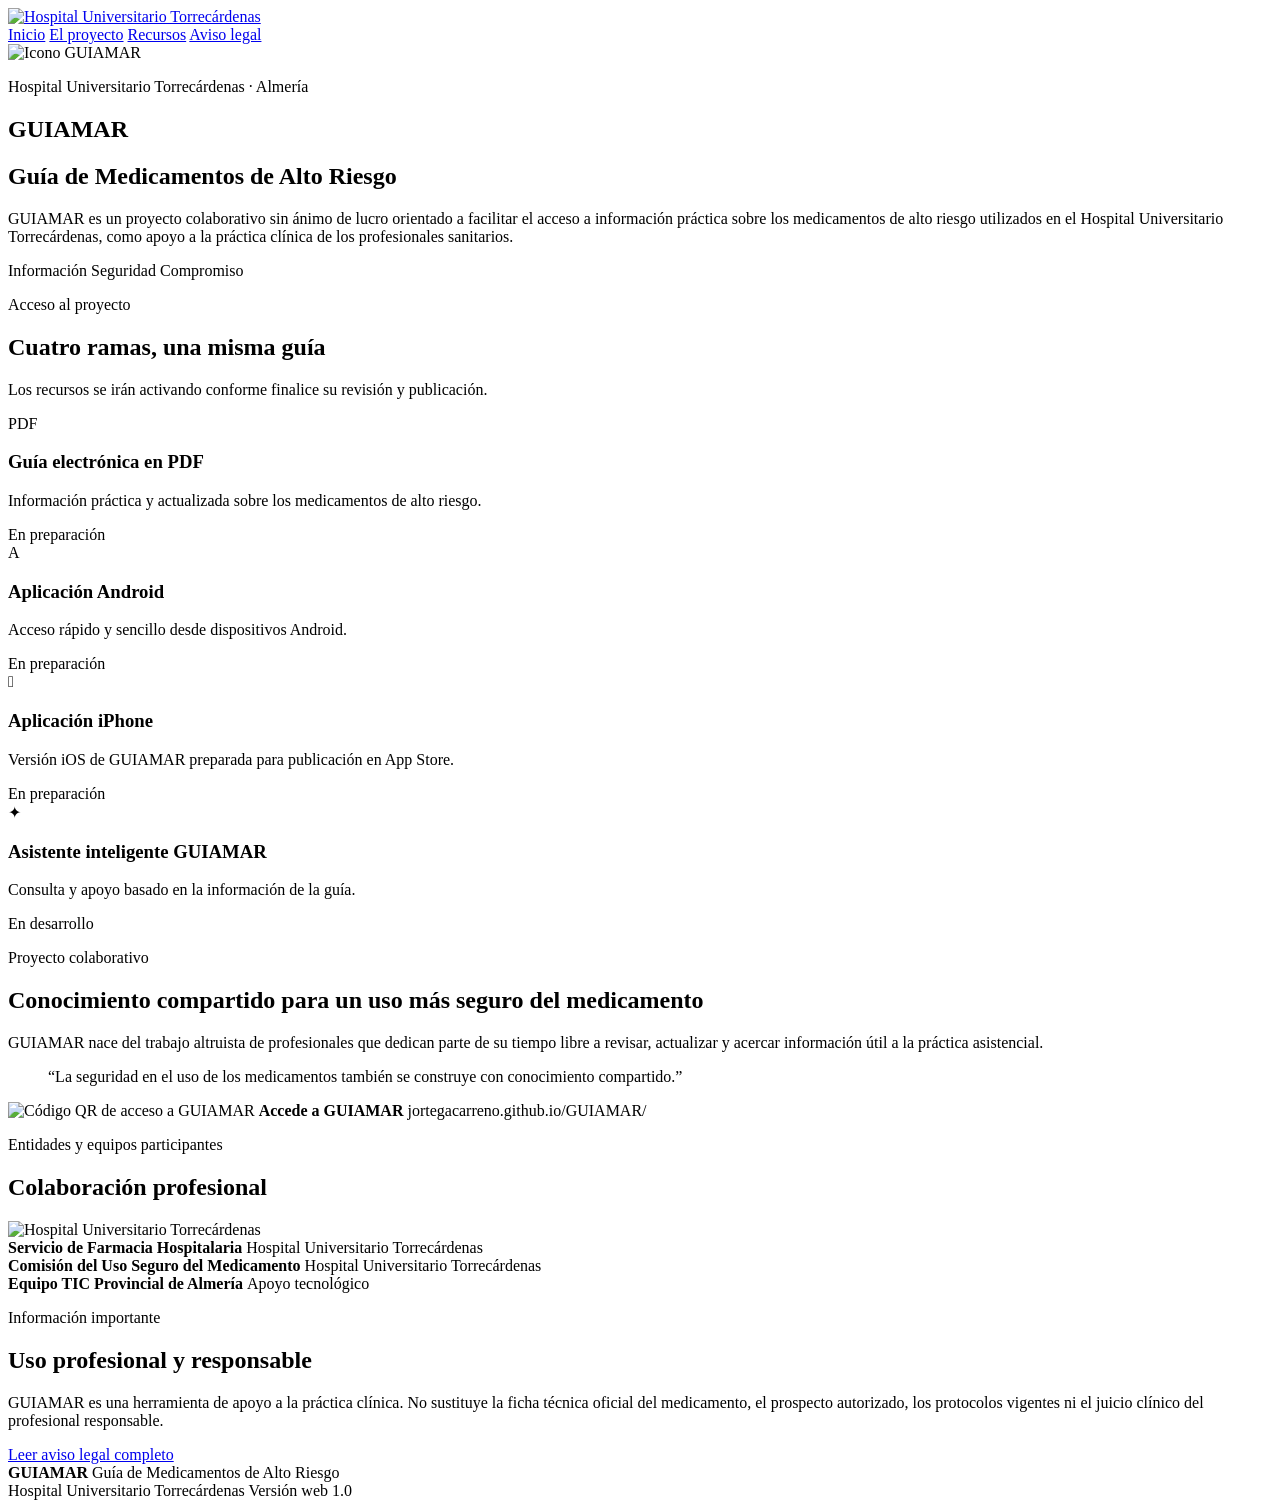
==== index.html @ 300b62af "Add initial index.html for GUIAMAR project Initial commit of the GUIAMAR project website, including " ====
<!doctype html>
<html lang="es">
<head>
  <meta charset="utf-8">
  <meta name="viewport" content="width=device-width, initial-scale=1">

  <meta
    name="description"
    content="GUIAMAR - Guía de Medicamentos de Alto Riesgo del Hospital Universitario Torrecárdenas."
  >

  <title>GUIAMAR · Guía de Medicamentos de Alto Riesgo</title>

  <link rel="icon" href="assets/guiamar-icon.png">
  <link rel="stylesheet" href="style.css">
</head>

<body>

  <header class="site-header">
    <div class="container nav-wrap">

      <a class="brand-mini" href="#inicio" aria-label="Inicio GUIAMAR">
        <img
          src="assets/hut-logo.jpg"
          alt="Hospital Universitario Torrecárdenas"
        >
      </a>

      <nav class="nav" aria-label="Navegación principal">
        <a href="#inicio">Inicio</a>
        <a href="#proyecto">El proyecto</a>
        <a href="#recursos">Recursos</a>
        <a href="aviso-legal.html">Aviso legal</a>
      </nav>

    </div>
  </header>


  <main>

    <!-- PORTADA -->
    <section id="inicio" class="hero">

      <div class="container hero-grid">

        <div class="hero-logo-card">
          <img
            src="assets/guiamar-icon.png"
            alt="Icono GUIAMAR"
          >
        </div>

        <div class="hero-copy">

          <p class="eyebrow">
            Hospital Universitario Torrecárdenas · Almería
          </p>

          <h1>
            GUIA<span>MAR</span>
          </h1>

          <h2>
            Guía de Medicamentos de Alto Riesgo
          </h2>

          <p class="lead">
            GUIAMAR es un proyecto colaborativo sin ánimo de lucro orientado
            a facilitar el acceso a información práctica sobre los medicamentos
            de alto riesgo utilizados en el Hospital Universitario Torrecárdenas,
            como apoyo a la práctica clínica de los profesionales sanitarios.
          </p>

          <div class="hero-tags">
            <span>Información</span>
            <span>Seguridad</span>
            <span>Compromiso</span>
          </div>

        </div>

      </div>

    </section>


    <!-- RECURSOS -->
    <section id="recursos" class="resources">

      <div class="container">

        <div class="section-heading">

          <p class="eyebrow">
            Acceso al proyecto
          </p>

          <h2>
            Cuatro ramas, una misma guía
          </h2>

          <p>
            Los recursos se irán activando conforme finalice su revisión
            y publicación.
          </p>

        </div>


        <div class="resource-grid">

          <!-- PDF -->
          <article class="resource-card">

            <div class="resource-icon pdf">
              PDF
            </div>

            <h3>
              Guía electrónica en PDF
            </h3>

            <p>
              Información práctica y actualizada sobre los medicamentos
              de alto riesgo.
            </p>

            <span class="status status-pending">
              En preparación
            </span>

          </article>


          <!-- ANDROID -->
          <article class="resource-card">

            <div class="resource-icon android">
              A
            </div>

            <h3>
              Aplicación Android
            </h3>

            <p>
              Acceso rápido y sencillo desde dispositivos Android.
            </p>

            <span class="status status-pending">
              En preparación
            </span>

          </article>


          <!-- IPHONE -->
          <article class="resource-card">

            <div class="resource-icon apple">
              
            </div>

            <h3>
              Aplicación iPhone
            </h3>

            <p>
              Versión iOS de GUIAMAR preparada para publicación
              en App Store.
            </p>

            <span class="status status-pending">
              En preparación
            </span>

          </article>


          <!-- ASISTENTE -->
          <article class="resource-card">

            <div class="resource-icon ai">
              ✦
            </div>

            <h3>
              Asistente inteligente GUIAMAR
            </h3>

            <p>
              Consulta y apoyo basado en la información de la guía.
            </p>

            <span class="status status-dev">
              En desarrollo
            </span>

          </article>

        </div>

      </div>

    </section>


    <!-- PROYECTO -->
    <section id="proyecto" class="project">

      <div class="container project-card">

        <div class="project-copy">

          <p class="eyebrow">
            Proyecto colaborativo
          </p>

          <h2>
            Conocimiento compartido para un uso más seguro
            del medicamento
          </h2>

          <p>
            GUIAMAR nace del trabajo altruista de profesionales que dedican
            parte de su tiempo libre a revisar, actualizar y acercar
            información útil a la práctica asistencial.
          </p>

          <blockquote>
            “La seguridad en el uso de los medicamentos también se construye
            con conocimiento compartido.”
          </blockquote>

        </div>


        <div class="project-qr">

          <img
            src="assets/guiamar-qr.png"
            alt="Código QR de acceso a GUIAMAR"
          >

          <strong>
            Accede a GUIAMAR
          </strong>

          <span>
            jortegacarreno.github.io/GUIAMAR/
          </span>

        </div>

      </div>

    </section>


    <!-- COLABORADORES -->
    <section class="collab">

      <div class="container">

        <div class="section-heading compact">

          <p class="eyebrow">
            Entidades y equipos participantes
          </p>

          <h2>
            Colaboración profesional
          </h2>

        </div>


        <div class="collab-grid">

          <div class="collab-logo">

            <img
              src="assets/hut-logo.jpg"
              alt="Hospital Universitario Torrecárdenas"
            >

          </div>


          <div class="collab-item">

            <strong>
              Servicio de Farmacia Hospitalaria
            </strong>

            <span>
              Hospital Universitario Torrecárdenas
            </span>

          </div>


          <div class="collab-item">

            <strong>
              Comisión del Uso Seguro del Medicamento
            </strong>

            <span>
              Hospital Universitario Torrecárdenas
            </span>

          </div>


          <div class="collab-item">

            <strong>
              Equipo TIC Provincial de Almería
            </strong>

            <span>
              Apoyo tecnológico
            </span>

          </div>

        </div>

      </div>

    </section>


    <!-- AVISO -->
    <section class="notice">

      <div class="container notice-card">

        <div>

          <p class="eyebrow">
            Información importante
          </p>

          <h2>
            Uso profesional y responsable
          </h2>

          <p>
            GUIAMAR es una herramienta de apoyo a la práctica clínica.
            No sustituye la ficha técnica oficial del medicamento,
            el prospecto autorizado, los protocolos vigentes ni
            el juicio clínico del profesional responsable.
          </p>

        </div>


        <a
          class="button"
          href="aviso-legal.html"
        >
          Leer aviso legal completo
        </a>

      </div>

    </section>

  </main>


  <footer class="site-footer">

    <div class="container footer-grid">

      <div>

        <strong>
          GUIAMAR
        </strong>

        <span>
          Guía de Medicamentos de Alto Riesgo
        </span>

      </div>


      <div class="footer-right">

        <span>
          Hospital Universitario Torrecárdenas
        </span>

        <span>
          Versión web 1.0
        </span>

      </div>

    </div>

  </footer>

</body>
</html>
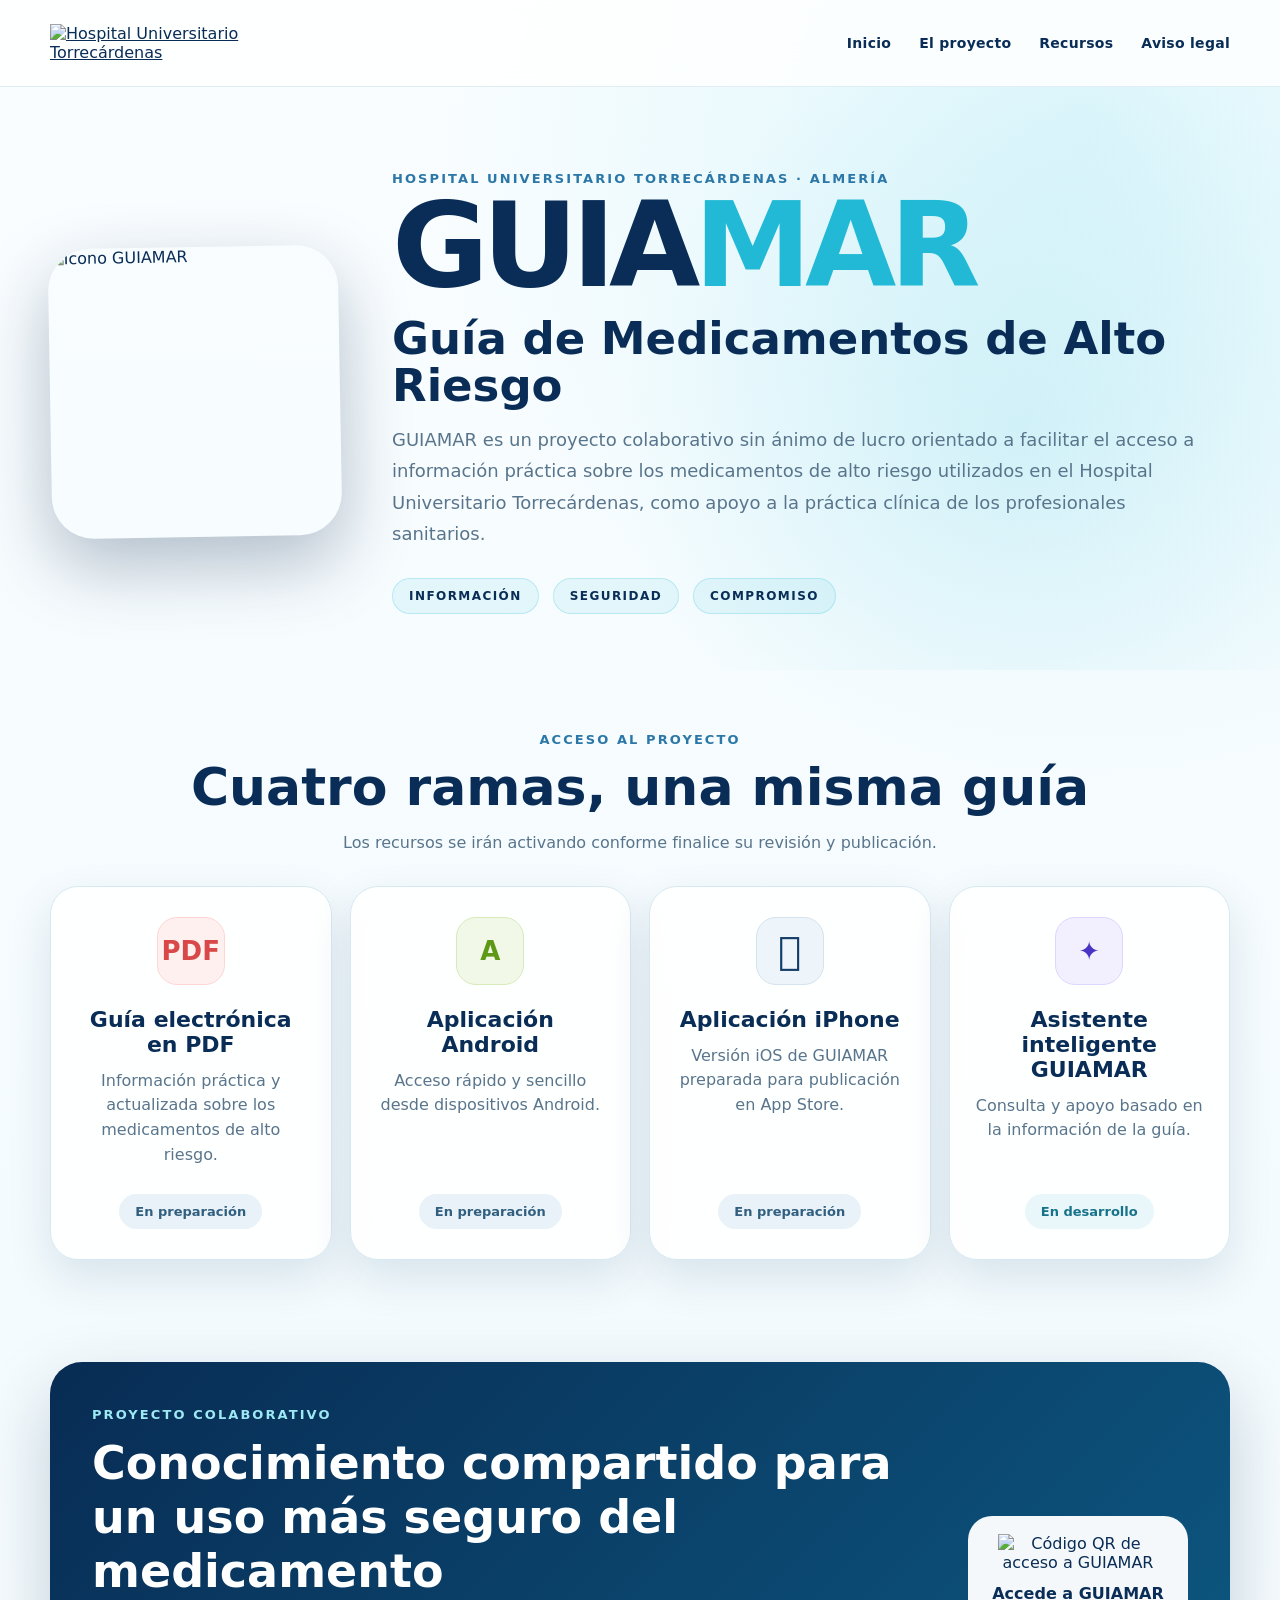
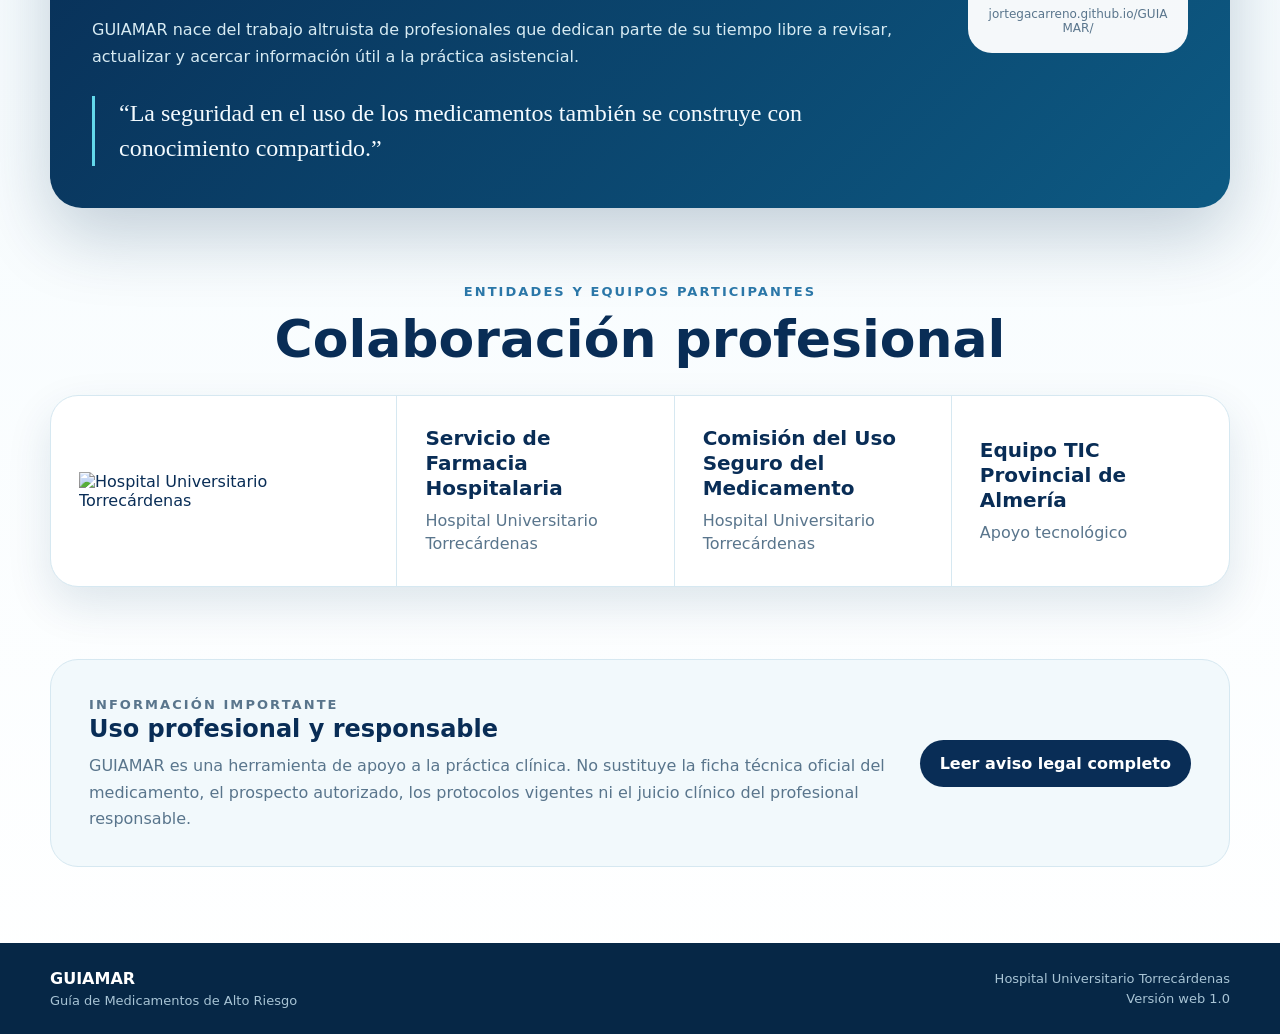
==== commit c1de070c: "Add files via upload" ====
--- a/index.html
+++ b/index.html
@@ -3,408 +3,73 @@
 <head>
   <meta charset="utf-8">
   <meta name="viewport" content="width=device-width, initial-scale=1">
-
-  <meta
-    name="description"
-    content="GUIAMAR - Guía de Medicamentos de Alto Riesgo del Hospital Universitario Torrecárdenas."
-  >
-
+  <meta name="description" content="GUIAMAR - Guía de Medicamentos de Alto Riesgo del Hospital Universitario Torrecárdenas.">
   <title>GUIAMAR · Guía de Medicamentos de Alto Riesgo</title>
-
   <link rel="icon" href="assets/guiamar-icon.png">
   <link rel="stylesheet" href="style.css">
 </head>
-
 <body>
-
   <header class="site-header">
     <div class="container nav-wrap">
-
       <a class="brand-mini" href="#inicio" aria-label="Inicio GUIAMAR">
-        <img
-          src="assets/hut-logo.jpg"
-          alt="Hospital Universitario Torrecárdenas"
-        >
+        <img src="assets/hut-logo.jpg" alt="Hospital Universitario Torrecárdenas">
       </a>
-
       <nav class="nav" aria-label="Navegación principal">
-        <a href="#inicio">Inicio</a>
-        <a href="#proyecto">El proyecto</a>
-        <a href="#recursos">Recursos</a>
-        <a href="aviso-legal.html">Aviso legal</a>
+        <a href="#inicio">Inicio</a><a href="#proyecto">El proyecto</a><a href="#recursos">Recursos</a><a href="aviso-legal.html">Aviso legal</a>
       </nav>
-
     </div>
   </header>
 
-
   <main>
-
-    <!-- PORTADA -->
     <section id="inicio" class="hero">
-
       <div class="container hero-grid">
-
-        <div class="hero-logo-card">
-          <img
-            src="assets/guiamar-icon.png"
-            alt="Icono GUIAMAR"
-          >
+        <div class="hero-logo-card"><img src="assets/guiamar-icon.png" alt="Icono GUIAMAR"></div>
+        <div class="hero-copy">
+          <p class="eyebrow">Hospital Universitario Torrecárdenas · Almería</p>
+          <h1>GUIA<span>MAR</span></h1>
+          <h2>Guía de Medicamentos de Alto Riesgo</h2>
+          <p class="lead">GUIAMAR es un proyecto colaborativo sin ánimo de lucro orientado a facilitar el acceso a información práctica sobre los medicamentos de alto riesgo utilizados en el Hospital Universitario Torrecárdenas, como apoyo a la práctica clínica de los profesionales sanitarios.</p>
+          <div class="hero-tags"><span>Información</span><span>Seguridad</span><span>Compromiso</span></div>
         </div>
-
-        <div class="hero-copy">
-
-          <p class="eyebrow">
-            Hospital Universitario Torrecárdenas · Almería
-          </p>
-
-          <h1>
-            GUIA<span>MAR</span>
-          </h1>
-
-          <h2>
-            Guía de Medicamentos de Alto Riesgo
-          </h2>
-
-          <p class="lead">
-            GUIAMAR es un proyecto colaborativo sin ánimo de lucro orientado
-            a facilitar el acceso a información práctica sobre los medicamentos
-            de alto riesgo utilizados en el Hospital Universitario Torrecárdenas,
-            como apoyo a la práctica clínica de los profesionales sanitarios.
-          </p>
-
-          <div class="hero-tags">
-            <span>Información</span>
-            <span>Seguridad</span>
-            <span>Compromiso</span>
-          </div>
-
-        </div>
-
       </div>
-
     </section>
 
-
-    <!-- RECURSOS -->
     <section id="recursos" class="resources">
-
       <div class="container">
-
-        <div class="section-heading">
-
-          <p class="eyebrow">
-            Acceso al proyecto
-          </p>
-
-          <h2>
-            Cuatro ramas, una misma guía
-          </h2>
-
-          <p>
-            Los recursos se irán activando conforme finalice su revisión
-            y publicación.
-          </p>
-
+        <div class="section-heading"><p class="eyebrow">Acceso al proyecto</p><h2>Cuatro ramas, una misma guía</h2><p>Los recursos se irán activando conforme finalice su revisión y publicación.</p></div>
+        <div class="resource-grid">
+          <article class="resource-card"><div class="resource-icon pdf">PDF</div><h3>Guía electrónica en PDF</h3><p>Información práctica y actualizada sobre los medicamentos de alto riesgo.</p><span class="status status-pending">En preparación</span></article>
+          <article class="resource-card"><div class="resource-icon android">A</div><h3>Aplicación Android</h3><p>Acceso rápido y sencillo desde dispositivos Android.</p><span class="status status-pending">En preparación</span></article>
+          <article class="resource-card"><div class="resource-icon apple"></div><h3>Aplicación iPhone</h3><p>Versión iOS de GUIAMAR preparada para publicación en App Store.</p><span class="status status-pending">En preparación</span></article>
+          <article class="resource-card"><div class="resource-icon ai">✦</div><h3>Asistente inteligente GUIAMAR</h3><p>Consulta y apoyo basado en la información de la guía.</p><span class="status status-dev">En desarrollo</span></article>
         </div>
-
-
-        <div class="resource-grid">
-
-          <!-- PDF -->
-          <article class="resource-card">
-
-            <div class="resource-icon pdf">
-              PDF
-            </div>
-
-            <h3>
-              Guía electrónica en PDF
-            </h3>
-
-            <p>
-              Información práctica y actualizada sobre los medicamentos
-              de alto riesgo.
-            </p>
-
-            <span class="status status-pending">
-              En preparación
-            </span>
-
-          </article>
-
-
-          <!-- ANDROID -->
-          <article class="resource-card">
-
-            <div class="resource-icon android">
-              A
-            </div>
-
-            <h3>
-              Aplicación Android
-            </h3>
-
-            <p>
-              Acceso rápido y sencillo desde dispositivos Android.
-            </p>
-
-            <span class="status status-pending">
-              En preparación
-            </span>
-
-          </article>
-
-
-          <!-- IPHONE -->
-          <article class="resource-card">
-
-            <div class="resource-icon apple">
-              
-            </div>
-
-            <h3>
-              Aplicación iPhone
-            </h3>
-
-            <p>
-              Versión iOS de GUIAMAR preparada para publicación
-              en App Store.
-            </p>
-
-            <span class="status status-pending">
-              En preparación
-            </span>
-
-          </article>
-
-
-          <!-- ASISTENTE -->
-          <article class="resource-card">
-
-            <div class="resource-icon ai">
-              ✦
-            </div>
-
-            <h3>
-              Asistente inteligente GUIAMAR
-            </h3>
-
-            <p>
-              Consulta y apoyo basado en la información de la guía.
-            </p>
-
-            <span class="status status-dev">
-              En desarrollo
-            </span>
-
-          </article>
-
-        </div>
-
       </div>
-
     </section>
 
-
-    <!-- PROYECTO -->
     <section id="proyecto" class="project">
-
       <div class="container project-card">
-
-        <div class="project-copy">
-
-          <p class="eyebrow">
-            Proyecto colaborativo
-          </p>
-
-          <h2>
-            Conocimiento compartido para un uso más seguro
-            del medicamento
-          </h2>
-
-          <p>
-            GUIAMAR nace del trabajo altruista de profesionales que dedican
-            parte de su tiempo libre a revisar, actualizar y acercar
-            información útil a la práctica asistencial.
-          </p>
-
-          <blockquote>
-            “La seguridad en el uso de los medicamentos también se construye
-            con conocimiento compartido.”
-          </blockquote>
-
-        </div>
-
-
-        <div class="project-qr">
-
-          <img
-            src="assets/guiamar-qr.png"
-            alt="Código QR de acceso a GUIAMAR"
-          >
-
-          <strong>
-            Accede a GUIAMAR
-          </strong>
-
-          <span>
-            jortegacarreno.github.io/GUIAMAR/
-          </span>
-
-        </div>
-
+        <div class="project-copy"><p class="eyebrow">Proyecto colaborativo</p><h2>Conocimiento compartido para un uso más seguro del medicamento</h2><p>GUIAMAR nace del trabajo altruista de profesionales que dedican parte de su tiempo libre a revisar, actualizar y acercar información útil a la práctica asistencial.</p><blockquote>“La seguridad en el uso de los medicamentos también se construye con conocimiento compartido.”</blockquote></div>
+        <div class="project-qr"><img src="assets/guiamar-qr.png" alt="Código QR de acceso a GUIAMAR"><strong>Accede a GUIAMAR</strong><span>jortegacarreno.github.io/GUIAMAR/</span></div>
       </div>
-
     </section>
 
-
-    <!-- COLABORADORES -->
     <section class="collab">
-
       <div class="container">
-
-        <div class="section-heading compact">
-
-          <p class="eyebrow">
-            Entidades y equipos participantes
-          </p>
-
-          <h2>
-            Colaboración profesional
-          </h2>
-
+        <div class="section-heading compact"><p class="eyebrow">Entidades y equipos participantes</p><h2>Colaboración profesional</h2></div>
+        <div class="collab-grid">
+          <div class="collab-logo"><img src="assets/hut-logo.jpg" alt="Hospital Universitario Torrecárdenas"></div>
+          <div class="collab-item"><strong>Servicio de Farmacia Hospitalaria</strong><span>Hospital Universitario Torrecárdenas</span></div>
+          <div class="collab-item"><strong>Comisión del Uso Seguro del Medicamento</strong><span>Hospital Universitario Torrecárdenas</span></div>
+          <div class="collab-item"><strong>Equipo TIC Provincial de Almería</strong><span>Apoyo tecnológico</span></div>
         </div>
-
-
-        <div class="collab-grid">
-
-          <div class="collab-logo">
-
-            <img
-              src="assets/hut-logo.jpg"
-              alt="Hospital Universitario Torrecárdenas"
-            >
-
-          </div>
-
-
-          <div class="collab-item">
-
-            <strong>
-              Servicio de Farmacia Hospitalaria
-            </strong>
-
-            <span>
-              Hospital Universitario Torrecárdenas
-            </span>
-
-          </div>
-
-
-          <div class="collab-item">
-
-            <strong>
-              Comisión del Uso Seguro del Medicamento
-            </strong>
-
-            <span>
-              Hospital Universitario Torrecárdenas
-            </span>
-
-          </div>
-
-
-          <div class="collab-item">
-
-            <strong>
-              Equipo TIC Provincial de Almería
-            </strong>
-
-            <span>
-              Apoyo tecnológico
-            </span>
-
-          </div>
-
-        </div>
-
       </div>
-
     </section>
 
-
-    <!-- AVISO -->
     <section class="notice">
-
-      <div class="container notice-card">
-
-        <div>
-
-          <p class="eyebrow">
-            Información importante
-          </p>
-
-          <h2>
-            Uso profesional y responsable
-          </h2>
-
-          <p>
-            GUIAMAR es una herramienta de apoyo a la práctica clínica.
-            No sustituye la ficha técnica oficial del medicamento,
-            el prospecto autorizado, los protocolos vigentes ni
-            el juicio clínico del profesional responsable.
-          </p>
-
-        </div>
-
-
-        <a
-          class="button"
-          href="aviso-legal.html"
-        >
-          Leer aviso legal completo
-        </a>
-
-      </div>
-
+      <div class="container notice-card"><div><p class="eyebrow">Información importante</p><h2>Uso profesional y responsable</h2><p>GUIAMAR es una herramienta de apoyo a la práctica clínica. No sustituye la ficha técnica oficial del medicamento, el prospecto autorizado, los protocolos vigentes ni el juicio clínico del profesional responsable.</p></div><a class="button" href="aviso-legal.html">Leer aviso legal completo</a></div>
     </section>
-
   </main>
 
-
-  <footer class="site-footer">
-
-    <div class="container footer-grid">
-
-      <div>
-
-        <strong>
-          GUIAMAR
-        </strong>
-
-        <span>
-          Guía de Medicamentos de Alto Riesgo
-        </span>
-
-      </div>
-
-
-      <div class="footer-right">
-
-        <span>
-          Hospital Universitario Torrecárdenas
-        </span>
-
-        <span>
-          Versión web 1.0
-        </span>
-
-      </div>
-
-    </div>
-
-  </footer>
-
+  <footer class="site-footer"><div class="container footer-grid"><div><strong>GUIAMAR</strong><span>Guía de Medicamentos de Alto Riesgo</span></div><div class="footer-right"><span>Hospital Universitario Torrecárdenas</span><span>Versión web 1.0</span></div></div></footer>
 </body>
 </html>
--- a/style.css
+++ b/style.css
@@ -0,0 +1,574 @@
+:root {
+  --ink: #092d56;
+  --ink-2: #164f7d;
+  --accent: #21b9d5;
+  --accent-2: #63d8eb;
+  --soft: #eef7fb;
+  --line: #d6e8f1;
+  --muted: #59758c;
+  --white: #ffffff;
+  --shadow: 0 18px 45px rgba(12, 56, 95, 0.12);
+  --radius: 28px;
+}
+
+* {
+  box-sizing: border-box;
+}
+
+html {
+  scroll-behavior: smooth;
+}
+
+body {
+  margin: 0;
+  font-family: Inter, ui-sans-serif, system-ui, -apple-system, BlinkMacSystemFont, "Segoe UI", sans-serif;
+  color: var(--ink);
+  background:
+    radial-gradient(circle at 85% 5%, rgba(99, 216, 235, 0.18), transparent 24%),
+    linear-gradient(180deg, #f9fdff 0%, #f4fbfe 50%, #ffffff 100%);
+}
+
+img {
+  max-width: 100%;
+  display: block;
+}
+
+a {
+  color: inherit;
+}
+
+.container {
+  width: min(1180px, calc(100% - 40px));
+  margin: 0 auto;
+}
+
+/* CABECERA */
+
+.site-header {
+  position: sticky;
+  top: 0;
+  z-index: 20;
+  backdrop-filter: blur(18px);
+  background: rgba(255, 255, 255, 0.82);
+  border-bottom: 1px solid rgba(214, 232, 241, 0.75);
+}
+
+.nav-wrap {
+  display: flex;
+  align-items: center;
+  justify-content: space-between;
+  min-height: 86px;
+  gap: 28px;
+}
+
+.brand-mini img {
+  width: 245px;
+  max-height: 70px;
+  object-fit: contain;
+}
+
+.nav {
+  display: flex;
+  gap: 28px;
+  font-size: 14px;
+  font-weight: 700;
+  letter-spacing: 0.02em;
+}
+
+.nav a {
+  text-decoration: none;
+  position: relative;
+}
+
+.nav a::after {
+  content: "";
+  position: absolute;
+  left: 0;
+  right: 100%;
+  bottom: -7px;
+  height: 2px;
+  background: var(--accent);
+  transition: 0.25s ease;
+}
+
+.nav a:hover::after {
+  right: 0;
+}
+
+/* HERO */
+
+.hero {
+  position: relative;
+  overflow: hidden;
+  padding: 84px 0 56px;
+}
+
+.hero::after {
+  content: "";
+  position: absolute;
+  right: -12vw;
+  bottom: -180px;
+  width: 65vw;
+  height: 65vw;
+  border-radius: 50%;
+  background: radial-gradient(circle, rgba(33, 185, 213, 0.12) 0%, rgba(33, 185, 213, 0) 68%);
+}
+
+.hero-grid {
+  position: relative;
+  z-index: 2;
+  display: grid;
+  grid-template-columns: 290px 1fr;
+  gap: 52px;
+  align-items: center;
+}
+
+.hero-logo-card {
+  border-radius: 42px;
+  overflow: hidden;
+  box-shadow: 0 28px 70px rgba(2, 33, 70, 0.28);
+  transform: rotate(-1deg);
+}
+
+.hero-logo-card img {
+  aspect-ratio: 1 / 1;
+  object-fit: cover;
+}
+
+.eyebrow {
+  margin: 0 0 10px;
+  color: #2b77a8;
+  font-size: 13px;
+  font-weight: 800;
+  text-transform: uppercase;
+  letter-spacing: 0.16em;
+}
+
+.hero h1 {
+  margin: 0;
+  font-size: clamp(64px, 10vw, 118px);
+  line-height: 0.84;
+  letter-spacing: -0.055em;
+  color: var(--ink);
+}
+
+.hero h1 span {
+  color: var(--accent);
+}
+
+.hero h2 {
+  margin: 20px 0 14px;
+  font-size: clamp(28px, 4vw, 45px);
+  line-height: 1.05;
+}
+
+.lead {
+  max-width: 830px;
+  margin: 0;
+  color: var(--muted);
+  font-size: 18px;
+  line-height: 1.75;
+}
+
+.hero-tags {
+  display: flex;
+  gap: 14px;
+  flex-wrap: wrap;
+  margin-top: 28px;
+}
+
+.hero-tags span {
+  padding: 10px 16px;
+  border-radius: 999px;
+  background: rgba(33, 185, 213, 0.09);
+  border: 1px solid rgba(33, 185, 213, 0.22);
+  font-size: 12px;
+  font-weight: 800;
+  letter-spacing: 0.12em;
+  text-transform: uppercase;
+}
+
+/* RECURSOS */
+
+.resources {
+  padding: 62px 0 72px;
+}
+
+.section-heading {
+  text-align: center;
+  margin-bottom: 34px;
+}
+
+.section-heading h2 {
+  margin: 0;
+  font-size: clamp(32px, 5vw, 52px);
+}
+
+.section-heading p:last-child {
+  color: var(--muted);
+}
+
+.section-heading.compact {
+  margin-bottom: 26px;
+}
+
+.resource-grid {
+  display: grid;
+  grid-template-columns: repeat(4, 1fr);
+  gap: 18px;
+}
+
+.resource-card {
+  min-height: 340px;
+  padding: 30px 24px;
+  display: flex;
+  flex-direction: column;
+  align-items: center;
+  text-align: center;
+  background: rgba(255, 255, 255, 0.9);
+  border: 1px solid var(--line);
+  border-radius: var(--radius);
+  box-shadow: var(--shadow);
+  transition: transform 0.25s ease, box-shadow 0.25s ease;
+}
+
+.resource-card:hover {
+  transform: translateY(-6px);
+  box-shadow: 0 24px 58px rgba(12, 56, 95, 0.16);
+}
+
+.resource-icon {
+  width: 68px;
+  height: 68px;
+  display: grid;
+  place-items: center;
+  border-radius: 20px;
+  margin-bottom: 22px;
+  font-weight: 900;
+  font-size: 26px;
+}
+
+.resource-icon.pdf {
+  color: #d94848;
+  background: #fff0f0;
+  border: 1px solid #ffd5d5;
+}
+
+.resource-icon.android {
+  color: #5d9816;
+  background: #f1f8e8;
+  border: 1px solid #d7eab9;
+}
+
+.resource-icon.apple {
+  color: #113b68;
+  background: #edf4fa;
+  border: 1px solid #d5e3ef;
+  font-size: 38px;
+}
+
+.resource-icon.ai {
+  color: #4935c5;
+  background: #f2efff;
+  border: 1px solid #ddd6ff;
+}
+
+.resource-card h3 {
+  margin: 0 0 12px;
+  font-size: 22px;
+}
+
+.resource-card p {
+  color: var(--muted);
+  line-height: 1.55;
+  margin: 0 0 26px;
+}
+
+.status {
+  margin-top: auto;
+  padding: 10px 16px;
+  border-radius: 999px;
+  font-size: 13px;
+  font-weight: 800;
+}
+
+.status-pending {
+  background: #e9f2f8;
+  color: #315f7f;
+}
+
+.status-dev {
+  background: #e9f7fb;
+  color: #17728a;
+}
+
+/* PROYECTO */
+
+.project {
+  padding: 30px 0 76px;
+}
+
+.project-card {
+  display: grid;
+  grid-template-columns: 1fr 220px;
+  gap: 42px;
+  align-items: center;
+  padding: 42px;
+  border-radius: 32px;
+  background: linear-gradient(135deg, #082c54, #0d5a83);
+  color: white;
+  box-shadow: 0 28px 70px rgba(6, 45, 80, 0.22);
+}
+
+.project-card .eyebrow {
+  color: #9ce9f4;
+}
+
+.project-card h2 {
+  margin: 0 0 18px;
+  font-size: clamp(30px, 4vw, 46px);
+}
+
+.project-card p {
+  color: #d7ebf3;
+  line-height: 1.7;
+}
+
+blockquote {
+  margin: 26px 0 0;
+  padding-left: 24px;
+  border-left: 3px solid var(--accent-2);
+  font-family: Georgia, serif;
+  font-size: 24px;
+  line-height: 1.45;
+  color: #f4fbff;
+}
+
+.project-qr {
+  padding: 18px;
+  border-radius: 24px;
+  background: rgba(255, 255, 255, 0.96);
+  color: var(--ink);
+  text-align: center;
+}
+
+.project-qr img {
+  width: 160px;
+  margin: 0 auto 12px;
+}
+
+.project-qr strong,
+.project-qr span {
+  display: block;
+}
+
+.project-qr span {
+  margin-top: 4px;
+  color: var(--muted);
+  font-size: 12px;
+  word-break: break-all;
+}
+
+/* COLABORADORES */
+
+.collab {
+  padding: 0 0 72px;
+}
+
+.collab-grid {
+  display: grid;
+  grid-template-columns: 1.25fr repeat(3, 1fr);
+  border-radius: 28px;
+  overflow: hidden;
+  border: 1px solid var(--line);
+  background: white;
+  box-shadow: var(--shadow);
+}
+
+.collab-logo,
+.collab-item {
+  min-height: 190px;
+  display: flex;
+  flex-direction: column;
+  justify-content: center;
+  padding: 28px;
+  border-right: 1px solid var(--line);
+}
+
+.collab-logo img {
+  max-height: 120px;
+  object-fit: contain;
+}
+
+.collab-item:last-child {
+  border-right: none;
+}
+
+.collab-item strong {
+  font-size: 20px;
+  line-height: 1.25;
+}
+
+.collab-item span {
+  margin-top: 8px;
+  color: var(--muted);
+  line-height: 1.45;
+}
+
+/* AVISO */
+
+.notice {
+  padding: 0 0 76px;
+}
+
+.notice-card {
+  display: flex;
+  align-items: center;
+  justify-content: space-between;
+  gap: 30px;
+  padding: 34px 38px;
+  border-radius: 28px;
+  background: #f2f9fc;
+  border: 1px solid var(--line);
+}
+
+.notice-card h2 {
+  margin: 0 0 10px;
+}
+
+.notice-card p {
+  margin: 0;
+  color: var(--muted);
+  line-height: 1.65;
+  max-width: 800px;
+}
+
+.button {
+  flex: 0 0 auto;
+  padding: 14px 20px;
+  border-radius: 999px;
+  background: var(--ink);
+  color: white;
+  text-decoration: none;
+  font-weight: 800;
+}
+
+/* PIE */
+
+.site-footer {
+  background: #062746;
+  color: white;
+  padding: 26px 0;
+}
+
+.footer-grid {
+  display: flex;
+  justify-content: space-between;
+  gap: 22px;
+  align-items: center;
+}
+
+.footer-grid > div {
+  display: flex;
+  flex-direction: column;
+  gap: 5px;
+}
+
+.footer-grid span {
+  color: #a8c4d5;
+  font-size: 13px;
+}
+
+.footer-right {
+  text-align: right;
+}
+
+/* TABLET */
+
+@media (max-width: 980px) {
+  .hero-grid {
+    grid-template-columns: 210px 1fr;
+    gap: 34px;
+  }
+
+  .resource-grid {
+    grid-template-columns: repeat(2, 1fr);
+  }
+
+  .collab-grid {
+    grid-template-columns: repeat(2, 1fr);
+  }
+
+  .collab-logo,
+  .collab-item {
+    border-bottom: 1px solid var(--line);
+  }
+}
+
+/* MÓVIL */
+
+@media (max-width: 720px) {
+  .nav-wrap {
+    min-height: 74px;
+  }
+
+  .brand-mini img {
+    width: 185px;
+  }
+
+  .nav {
+    display: none;
+  }
+
+  .hero {
+    padding-top: 46px;
+  }
+
+  .hero-grid {
+    grid-template-columns: 1fr;
+  }
+
+  .hero-logo-card {
+    width: 180px;
+  }
+
+  .hero h1 {
+    font-size: clamp(64px, 18vw, 92px);
+  }
+
+  .resource-grid {
+    grid-template-columns: 1fr;
+  }
+
+  .project-card {
+    grid-template-columns: 1fr;
+    padding: 28px;
+  }
+
+  .project-qr {
+    max-width: 220px;
+  }
+
+  .collab-grid {
+    grid-template-columns: 1fr;
+  }
+
+  .collab-logo,
+  .collab-item {
+    border-right: 0;
+  }
+
+  .notice-card {
+    flex-direction: column;
+    align-items: flex-start;
+  }
+
+  .footer-grid {
+    flex-direction: column;
+    align-items: flex-start;
+  }
+
+  .footer-right {
+    text-align: left;
+  }
+}
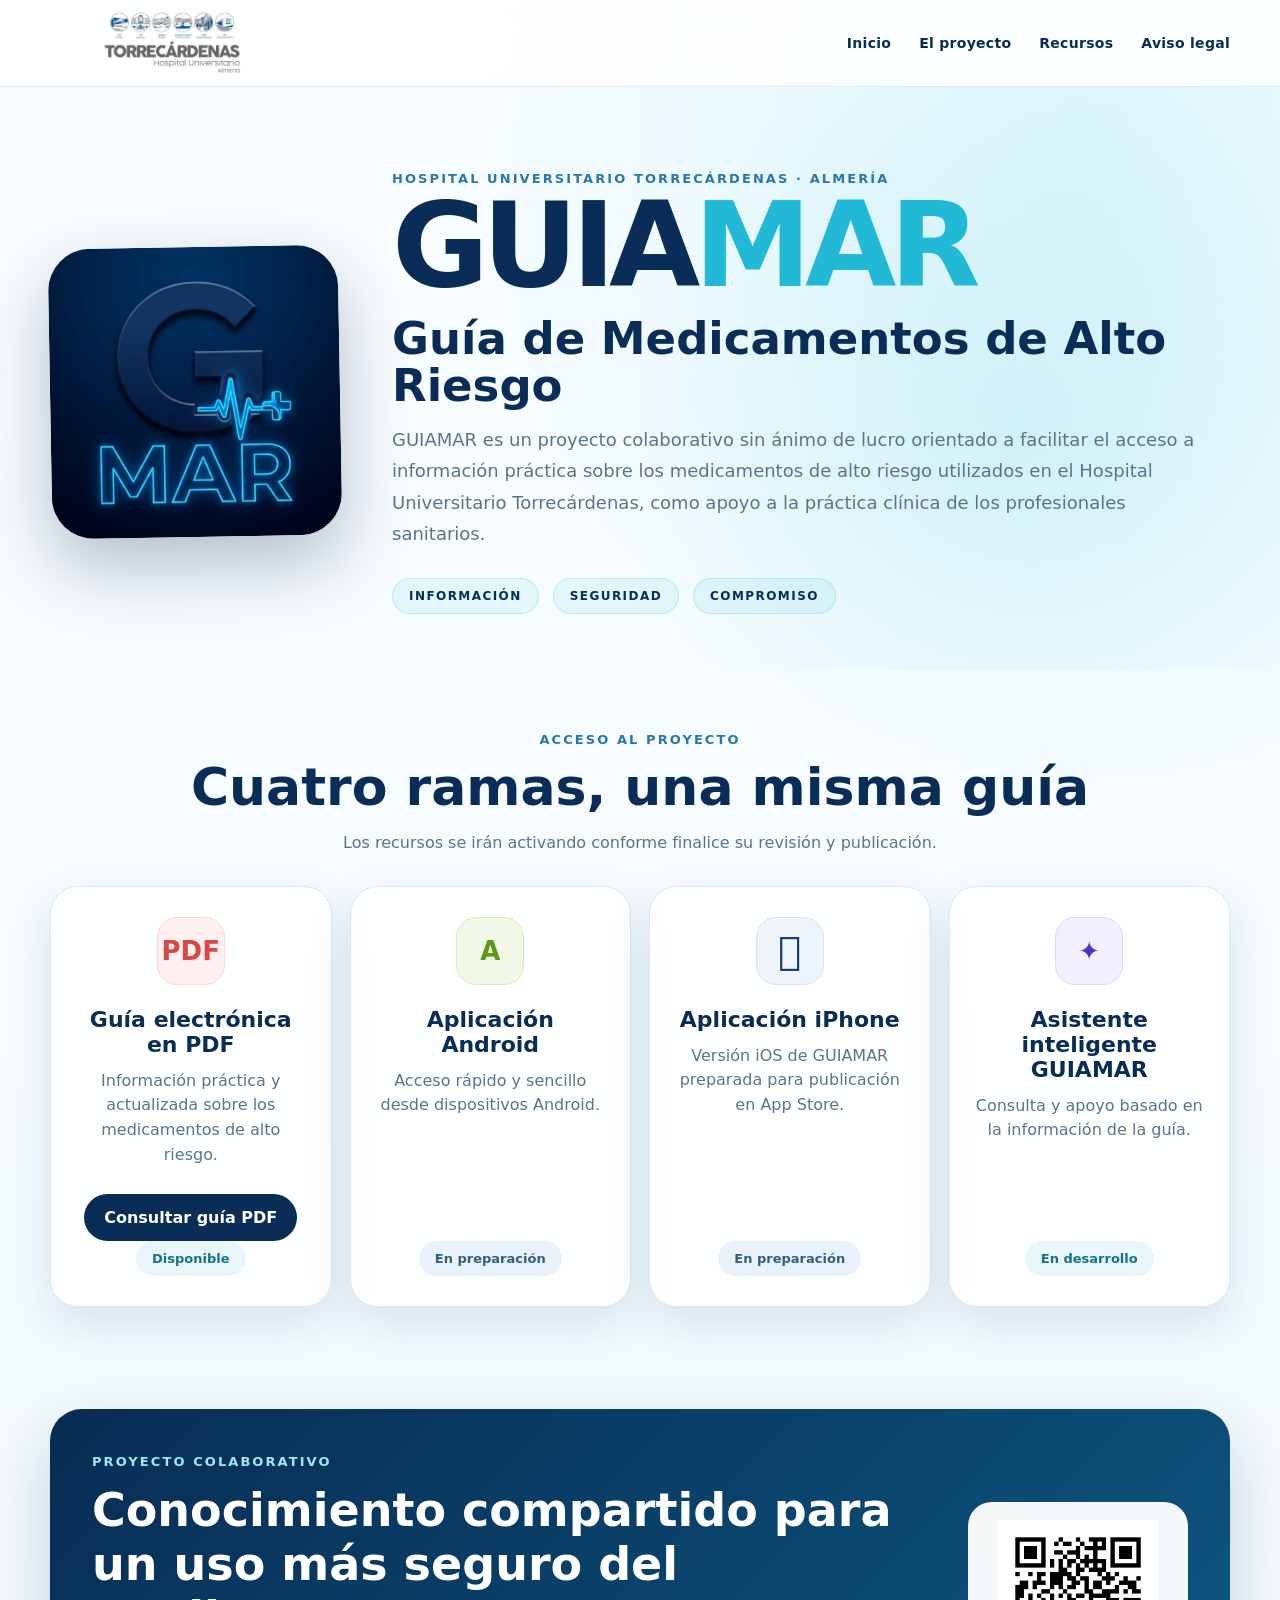
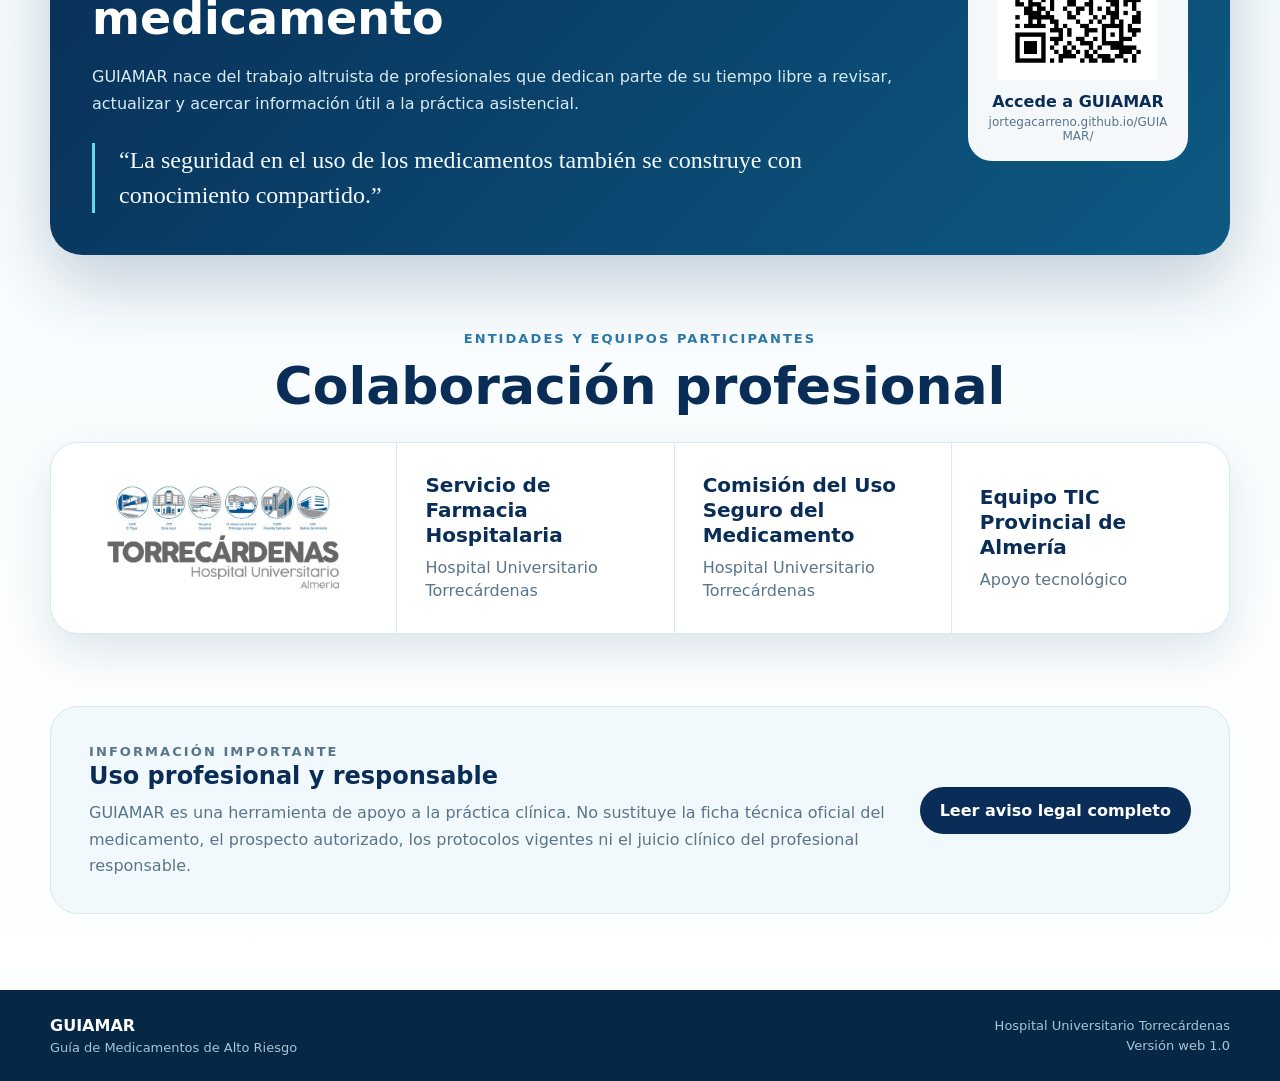
==== commit 43a3931f: "Enhance PDF resource card with link and status Updated the resource card for the PDF guide to includ" ====
--- a/index.html
+++ b/index.html
@@ -38,7 +38,25 @@
       <div class="container">
         <div class="section-heading"><p class="eyebrow">Acceso al proyecto</p><h2>Cuatro ramas, una misma guía</h2><p>Los recursos se irán activando conforme finalice su revisión y publicación.</p></div>
         <div class="resource-grid">
-          <article class="resource-card"><div class="resource-icon pdf">PDF</div><h3>Guía electrónica en PDF</h3><p>Información práctica y actualizada sobre los medicamentos de alto riesgo.</p><span class="status status-pending">En preparación</span></article>
+          <article class="resource-card">
+  <div class="resource-icon pdf">PDF</div>
+
+  <h3>Guía electrónica en PDF</h3>
+
+  <p>
+    Información práctica y actualizada sobre los medicamentos de alto riesgo.
+  </p>
+
+  <a
+    class="button"
+    href="assets/Pdf/Guiamar.pdf"
+    target="_blank"
+    rel="noopener">
+    Consultar guía PDF
+  </a>
+
+  <span class="status status-dev">Disponible</span>
+</article>
           <article class="resource-card"><div class="resource-icon android">A</div><h3>Aplicación Android</h3><p>Acceso rápido y sencillo desde dispositivos Android.</p><span class="status status-pending">En preparación</span></article>
           <article class="resource-card"><div class="resource-icon apple"></div><h3>Aplicación iPhone</h3><p>Versión iOS de GUIAMAR preparada para publicación en App Store.</p><span class="status status-pending">En preparación</span></article>
           <article class="resource-card"><div class="resource-icon ai">✦</div><h3>Asistente inteligente GUIAMAR</h3><p>Consulta y apoyo basado en la información de la guía.</p><span class="status status-dev">En desarrollo</span></article>
--- a/style.css
+++ b/style.css
@@ -1,574 +1 @@
-:root {
-  --ink: #092d56;
-  --ink-2: #164f7d;
-  --accent: #21b9d5;
-  --accent-2: #63d8eb;
-  --soft: #eef7fb;
-  --line: #d6e8f1;
-  --muted: #59758c;
-  --white: #ffffff;
-  --shadow: 0 18px 45px rgba(12, 56, 95, 0.12);
-  --radius: 28px;
-}
-
-* {
-  box-sizing: border-box;
-}
-
-html {
-  scroll-behavior: smooth;
-}
-
-body {
-  margin: 0;
-  font-family: Inter, ui-sans-serif, system-ui, -apple-system, BlinkMacSystemFont, "Segoe UI", sans-serif;
-  color: var(--ink);
-  background:
-    radial-gradient(circle at 85% 5%, rgba(99, 216, 235, 0.18), transparent 24%),
-    linear-gradient(180deg, #f9fdff 0%, #f4fbfe 50%, #ffffff 100%);
-}
-
-img {
-  max-width: 100%;
-  display: block;
-}
-
-a {
-  color: inherit;
-}
-
-.container {
-  width: min(1180px, calc(100% - 40px));
-  margin: 0 auto;
-}
-
-/* CABECERA */
-
-.site-header {
-  position: sticky;
-  top: 0;
-  z-index: 20;
-  backdrop-filter: blur(18px);
-  background: rgba(255, 255, 255, 0.82);
-  border-bottom: 1px solid rgba(214, 232, 241, 0.75);
-}
-
-.nav-wrap {
-  display: flex;
-  align-items: center;
-  justify-content: space-between;
-  min-height: 86px;
-  gap: 28px;
-}
-
-.brand-mini img {
-  width: 245px;
-  max-height: 70px;
-  object-fit: contain;
-}
-
-.nav {
-  display: flex;
-  gap: 28px;
-  font-size: 14px;
-  font-weight: 700;
-  letter-spacing: 0.02em;
-}
-
-.nav a {
-  text-decoration: none;
-  position: relative;
-}
-
-.nav a::after {
-  content: "";
-  position: absolute;
-  left: 0;
-  right: 100%;
-  bottom: -7px;
-  height: 2px;
-  background: var(--accent);
-  transition: 0.25s ease;
-}
-
-.nav a:hover::after {
-  right: 0;
-}
-
-/* HERO */
-
-.hero {
-  position: relative;
-  overflow: hidden;
-  padding: 84px 0 56px;
-}
-
-.hero::after {
-  content: "";
-  position: absolute;
-  right: -12vw;
-  bottom: -180px;
-  width: 65vw;
-  height: 65vw;
-  border-radius: 50%;
-  background: radial-gradient(circle, rgba(33, 185, 213, 0.12) 0%, rgba(33, 185, 213, 0) 68%);
-}
-
-.hero-grid {
-  position: relative;
-  z-index: 2;
-  display: grid;
-  grid-template-columns: 290px 1fr;
-  gap: 52px;
-  align-items: center;
-}
-
-.hero-logo-card {
-  border-radius: 42px;
-  overflow: hidden;
-  box-shadow: 0 28px 70px rgba(2, 33, 70, 0.28);
-  transform: rotate(-1deg);
-}
-
-.hero-logo-card img {
-  aspect-ratio: 1 / 1;
-  object-fit: cover;
-}
-
-.eyebrow {
-  margin: 0 0 10px;
-  color: #2b77a8;
-  font-size: 13px;
-  font-weight: 800;
-  text-transform: uppercase;
-  letter-spacing: 0.16em;
-}
-
-.hero h1 {
-  margin: 0;
-  font-size: clamp(64px, 10vw, 118px);
-  line-height: 0.84;
-  letter-spacing: -0.055em;
-  color: var(--ink);
-}
-
-.hero h1 span {
-  color: var(--accent);
-}
-
-.hero h2 {
-  margin: 20px 0 14px;
-  font-size: clamp(28px, 4vw, 45px);
-  line-height: 1.05;
-}
-
-.lead {
-  max-width: 830px;
-  margin: 0;
-  color: var(--muted);
-  font-size: 18px;
-  line-height: 1.75;
-}
-
-.hero-tags {
-  display: flex;
-  gap: 14px;
-  flex-wrap: wrap;
-  margin-top: 28px;
-}
-
-.hero-tags span {
-  padding: 10px 16px;
-  border-radius: 999px;
-  background: rgba(33, 185, 213, 0.09);
-  border: 1px solid rgba(33, 185, 213, 0.22);
-  font-size: 12px;
-  font-weight: 800;
-  letter-spacing: 0.12em;
-  text-transform: uppercase;
-}
-
-/* RECURSOS */
-
-.resources {
-  padding: 62px 0 72px;
-}
-
-.section-heading {
-  text-align: center;
-  margin-bottom: 34px;
-}
-
-.section-heading h2 {
-  margin: 0;
-  font-size: clamp(32px, 5vw, 52px);
-}
-
-.section-heading p:last-child {
-  color: var(--muted);
-}
-
-.section-heading.compact {
-  margin-bottom: 26px;
-}
-
-.resource-grid {
-  display: grid;
-  grid-template-columns: repeat(4, 1fr);
-  gap: 18px;
-}
-
-.resource-card {
-  min-height: 340px;
-  padding: 30px 24px;
-  display: flex;
-  flex-direction: column;
-  align-items: center;
-  text-align: center;
-  background: rgba(255, 255, 255, 0.9);
-  border: 1px solid var(--line);
-  border-radius: var(--radius);
-  box-shadow: var(--shadow);
-  transition: transform 0.25s ease, box-shadow 0.25s ease;
-}
-
-.resource-card:hover {
-  transform: translateY(-6px);
-  box-shadow: 0 24px 58px rgba(12, 56, 95, 0.16);
-}
-
-.resource-icon {
-  width: 68px;
-  height: 68px;
-  display: grid;
-  place-items: center;
-  border-radius: 20px;
-  margin-bottom: 22px;
-  font-weight: 900;
-  font-size: 26px;
-}
-
-.resource-icon.pdf {
-  color: #d94848;
-  background: #fff0f0;
-  border: 1px solid #ffd5d5;
-}
-
-.resource-icon.android {
-  color: #5d9816;
-  background: #f1f8e8;
-  border: 1px solid #d7eab9;
-}
-
-.resource-icon.apple {
-  color: #113b68;
-  background: #edf4fa;
-  border: 1px solid #d5e3ef;
-  font-size: 38px;
-}
-
-.resource-icon.ai {
-  color: #4935c5;
-  background: #f2efff;
-  border: 1px solid #ddd6ff;
-}
-
-.resource-card h3 {
-  margin: 0 0 12px;
-  font-size: 22px;
-}
-
-.resource-card p {
-  color: var(--muted);
-  line-height: 1.55;
-  margin: 0 0 26px;
-}
-
-.status {
-  margin-top: auto;
-  padding: 10px 16px;
-  border-radius: 999px;
-  font-size: 13px;
-  font-weight: 800;
-}
-
-.status-pending {
-  background: #e9f2f8;
-  color: #315f7f;
-}
-
-.status-dev {
-  background: #e9f7fb;
-  color: #17728a;
-}
-
-/* PROYECTO */
-
-.project {
-  padding: 30px 0 76px;
-}
-
-.project-card {
-  display: grid;
-  grid-template-columns: 1fr 220px;
-  gap: 42px;
-  align-items: center;
-  padding: 42px;
-  border-radius: 32px;
-  background: linear-gradient(135deg, #082c54, #0d5a83);
-  color: white;
-  box-shadow: 0 28px 70px rgba(6, 45, 80, 0.22);
-}
-
-.project-card .eyebrow {
-  color: #9ce9f4;
-}
-
-.project-card h2 {
-  margin: 0 0 18px;
-  font-size: clamp(30px, 4vw, 46px);
-}
-
-.project-card p {
-  color: #d7ebf3;
-  line-height: 1.7;
-}
-
-blockquote {
-  margin: 26px 0 0;
-  padding-left: 24px;
-  border-left: 3px solid var(--accent-2);
-  font-family: Georgia, serif;
-  font-size: 24px;
-  line-height: 1.45;
-  color: #f4fbff;
-}
-
-.project-qr {
-  padding: 18px;
-  border-radius: 24px;
-  background: rgba(255, 255, 255, 0.96);
-  color: var(--ink);
-  text-align: center;
-}
-
-.project-qr img {
-  width: 160px;
-  margin: 0 auto 12px;
-}
-
-.project-qr strong,
-.project-qr span {
-  display: block;
-}
-
-.project-qr span {
-  margin-top: 4px;
-  color: var(--muted);
-  font-size: 12px;
-  word-break: break-all;
-}
-
-/* COLABORADORES */
-
-.collab {
-  padding: 0 0 72px;
-}
-
-.collab-grid {
-  display: grid;
-  grid-template-columns: 1.25fr repeat(3, 1fr);
-  border-radius: 28px;
-  overflow: hidden;
-  border: 1px solid var(--line);
-  background: white;
-  box-shadow: var(--shadow);
-}
-
-.collab-logo,
-.collab-item {
-  min-height: 190px;
-  display: flex;
-  flex-direction: column;
-  justify-content: center;
-  padding: 28px;
-  border-right: 1px solid var(--line);
-}
-
-.collab-logo img {
-  max-height: 120px;
-  object-fit: contain;
-}
-
-.collab-item:last-child {
-  border-right: none;
-}
-
-.collab-item strong {
-  font-size: 20px;
-  line-height: 1.25;
-}
-
-.collab-item span {
-  margin-top: 8px;
-  color: var(--muted);
-  line-height: 1.45;
-}
-
-/* AVISO */
-
-.notice {
-  padding: 0 0 76px;
-}
-
-.notice-card {
-  display: flex;
-  align-items: center;
-  justify-content: space-between;
-  gap: 30px;
-  padding: 34px 38px;
-  border-radius: 28px;
-  background: #f2f9fc;
-  border: 1px solid var(--line);
-}
-
-.notice-card h2 {
-  margin: 0 0 10px;
-}
-
-.notice-card p {
-  margin: 0;
-  color: var(--muted);
-  line-height: 1.65;
-  max-width: 800px;
-}
-
-.button {
-  flex: 0 0 auto;
-  padding: 14px 20px;
-  border-radius: 999px;
-  background: var(--ink);
-  color: white;
-  text-decoration: none;
-  font-weight: 800;
-}
-
-/* PIE */
-
-.site-footer {
-  background: #062746;
-  color: white;
-  padding: 26px 0;
-}
-
-.footer-grid {
-  display: flex;
-  justify-content: space-between;
-  gap: 22px;
-  align-items: center;
-}
-
-.footer-grid > div {
-  display: flex;
-  flex-direction: column;
-  gap: 5px;
-}
-
-.footer-grid span {
-  color: #a8c4d5;
-  font-size: 13px;
-}
-
-.footer-right {
-  text-align: right;
-}
-
-/* TABLET */
-
-@media (max-width: 980px) {
-  .hero-grid {
-    grid-template-columns: 210px 1fr;
-    gap: 34px;
-  }
-
-  .resource-grid {
-    grid-template-columns: repeat(2, 1fr);
-  }
-
-  .collab-grid {
-    grid-template-columns: repeat(2, 1fr);
-  }
-
-  .collab-logo,
-  .collab-item {
-    border-bottom: 1px solid var(--line);
-  }
-}
-
-/* MÓVIL */
-
-@media (max-width: 720px) {
-  .nav-wrap {
-    min-height: 74px;
-  }
-
-  .brand-mini img {
-    width: 185px;
-  }
-
-  .nav {
-    display: none;
-  }
-
-  .hero {
-    padding-top: 46px;
-  }
-
-  .hero-grid {
-    grid-template-columns: 1fr;
-  }
-
-  .hero-logo-card {
-    width: 180px;
-  }
-
-  .hero h1 {
-    font-size: clamp(64px, 18vw, 92px);
-  }
-
-  .resource-grid {
-    grid-template-columns: 1fr;
-  }
-
-  .project-card {
-    grid-template-columns: 1fr;
-    padding: 28px;
-  }
-
-  .project-qr {
-    max-width: 220px;
-  }
-
-  .collab-grid {
-    grid-template-columns: 1fr;
-  }
-
-  .collab-logo,
-  .collab-item {
-    border-right: 0;
-  }
-
-  .notice-card {
-    flex-direction: column;
-    align-items: flex-start;
-  }
-
-  .footer-grid {
-    flex-direction: column;
-    align-items: flex-start;
-  }
-
-  .footer-right {
-    text-align: left;
-  }
-}
+:root{--ink:#092d56;--ink2:#164f7d;--accent:#21b9d5;--accent2:#63d8eb;--soft:#eef7fb;--line:#d6e8f1;--muted:#59758c;--white:#fff;--shadow:0 18px 45px rgba(12,56,95,.12);--radius:28px}*{box-sizing:border-box}html{scroll-behavior:smooth}body{margin:0;font-family:Inter,ui-sans-serif,system-ui,-apple-system,BlinkMacSystemFont,"Segoe UI",sans-serif;color:var(--ink);background:radial-gradient(circle at 85% 5%,rgba(99,216,235,.18),transparent 24%),linear-gradient(180deg,#f9fdff 0%,#f4fbfe 50%,#fff 100%)}img{max-width:100%;display:block}a{color:inherit}.container{width:min(1180px,calc(100% - 40px));margin:0 auto}.site-header{position:sticky;top:0;z-index:20;backdrop-filter:blur(18px);background:rgba(255,255,255,.82);border-bottom:1px solid rgba(214,232,241,.75)}.nav-wrap{display:flex;align-items:center;justify-content:space-between;min-height:86px;gap:28px}.brand-mini img{width:245px;max-height:70px;object-fit:contain}.nav{display:flex;gap:28px;font-size:14px;font-weight:700;letter-spacing:.02em}.nav a{text-decoration:none;position:relative}.nav a:after{content:"";position:absolute;left:0;right:100%;bottom:-7px;height:2px;background:var(--accent);transition:.25s}.nav a:hover:after{right:0}.hero{position:relative;overflow:hidden;padding:84px 0 56px}.hero:after{content:"";position:absolute;right:-12vw;bottom:-180px;width:65vw;height:65vw;border-radius:50%;background:radial-gradient(circle,rgba(33,185,213,.12) 0%,rgba(33,185,213,0) 68%)}.hero-grid{position:relative;z-index:2;display:grid;grid-template-columns:290px 1fr;gap:52px;align-items:center}.hero-logo-card{border-radius:42px;overflow:hidden;box-shadow:0 28px 70px rgba(2,33,70,.28);transform:rotate(-1deg)}.hero-logo-card img{aspect-ratio:1/1;object-fit:cover}.eyebrow{margin:0 0 10px;color:#2b77a8;font-size:13px;font-weight:800;text-transform:uppercase;letter-spacing:.16em}.hero h1{margin:0;font-size:clamp(64px,10vw,118px);line-height:.84;letter-spacing:-.055em;color:var(--ink)}.hero h1 span{color:var(--accent)}.hero h2{margin:20px 0 14px;font-size:clamp(28px,4vw,45px);line-height:1.05}.lead{max-width:830px;margin:0;color:var(--muted);font-size:18px;line-height:1.75}.hero-tags{display:flex;gap:14px;flex-wrap:wrap;margin-top:28px}.hero-tags span{padding:10px 16px;border-radius:999px;background:rgba(33,185,213,.09);border:1px solid rgba(33,185,213,.22);font-size:12px;font-weight:800;letter-spacing:.12em;text-transform:uppercase}.resources{padding:62px 0 72px}.section-heading{text-align:center;margin-bottom:34px}.section-heading h2{margin:0;font-size:clamp(32px,5vw,52px)}.section-heading p:last-child{color:var(--muted)}.section-heading.compact{margin-bottom:26px}.resource-grid{display:grid;grid-template-columns:repeat(4,1fr);gap:18px}.resource-card{min-height:340px;padding:30px 24px;display:flex;flex-direction:column;align-items:center;text-align:center;background:rgba(255,255,255,.9);border:1px solid var(--line);border-radius:var(--radius);box-shadow:var(--shadow);transition:transform .25s,box-shadow .25s}.resource-card:hover{transform:translateY(-6px);box-shadow:0 24px 58px rgba(12,56,95,.16)}.resource-icon{width:68px;height:68px;display:grid;place-items:center;border-radius:20px;margin-bottom:22px;font-weight:900;font-size:26px}.resource-icon.pdf{color:#d94848;background:#fff0f0;border:1px solid #ffd5d5}.resource-icon.android{color:#5d9816;background:#f1f8e8;border:1px solid #d7eab9}.resource-icon.apple{color:#113b68;background:#edf4fa;border:1px solid #d5e3ef;font-size:38px}.resource-icon.ai{color:#4935c5;background:#f2efff;border:1px solid #ddd6ff}.resource-card h3{margin:0 0 12px;font-size:22px}.resource-card p{color:var(--muted);line-height:1.55;margin:0 0 26px}.status{margin-top:auto;padding:10px 16px;border-radius:999px;font-size:13px;font-weight:800}.status-pending{background:#e9f2f8;color:#315f7f}.status-dev{background:#e9f7fb;color:#17728a}.project{padding:30px 0 76px}.project-card{display:grid;grid-template-columns:1fr 220px;gap:42px;align-items:center;padding:42px;border-radius:32px;background:linear-gradient(135deg,#082c54,#0d5a83);color:#fff;box-shadow:0 28px 70px rgba(6,45,80,.22)}.project-card .eyebrow{color:#9ce9f4}.project-card h2{margin:0 0 18px;font-size:clamp(30px,4vw,46px)}.project-card p{color:#d7ebf3;line-height:1.7}blockquote{margin:26px 0 0;padding-left:24px;border-left:3px solid var(--accent2);font-family:Georgia,serif;font-size:24px;line-height:1.45;color:#f4fbff}.project-qr{padding:18px;border-radius:24px;background:rgba(255,255,255,.96);color:var(--ink);text-align:center}.project-qr img{width:160px;margin:0 auto 12px}.project-qr strong,.project-qr span{display:block}.project-qr span{margin-top:4px;color:var(--muted);font-size:12px;word-break:break-all}.collab{padding:0 0 72px}.collab-grid{display:grid;grid-template-columns:1.25fr repeat(3,1fr);border-radius:28px;overflow:hidden;border:1px solid var(--line);background:#fff;box-shadow:var(--shadow)}.collab-logo,.collab-item{min-height:190px;display:flex;flex-direction:column;justify-content:center;padding:28px;border-right:1px solid var(--line)}.collab-logo img{max-height:120px;object-fit:contain}.collab-item:last-child{border-right:none}.collab-item strong{font-size:20px;line-height:1.25}.collab-item span{margin-top:8px;color:var(--muted);line-height:1.45}.notice{padding:0 0 76px}.notice-card{display:flex;align-items:center;justify-content:space-between;gap:30px;padding:34px 38px;border-radius:28px;background:#f2f9fc;border:1px solid var(--line)}.notice-card h2{margin:0 0 10px}.notice-card p{margin:0;color:var(--muted);line-height:1.65;max-width:800px}.button{flex:0 0 auto;padding:14px 20px;border-radius:999px;background:var(--ink);color:#fff;text-decoration:none;font-weight:800}.site-footer{background:#062746;color:#fff;padding:26px 0}.footer-grid{display:flex;justify-content:space-between;gap:22px;align-items:center}.footer-grid>div{display:flex;flex-direction:column;gap:5px}.footer-grid span{color:#a8c4d5;font-size:13px}.footer-right{text-align:right}@media(max-width:980px){.hero-grid{grid-template-columns:210px 1fr;gap:34px}.resource-grid{grid-template-columns:repeat(2,1fr)}.collab-grid{grid-template-columns:repeat(2,1fr)}.collab-logo,.collab-item{border-bottom:1px solid var(--line)}}@media(max-width:720px){.nav-wrap{min-height:74px}.brand-mini img{width:185px}.nav{display:none}.hero{padding-top:46px}.hero-grid{grid-template-columns:1fr}.hero-logo-card{width:180px}.hero h1{font-size:clamp(64px,18vw,92px)}.resource-grid{grid-template-columns:1fr}.project-card{grid-template-columns:1fr;padding:28px}.project-qr{max-width:220px}.collab-grid{grid-template-columns:1fr}.collab-logo,.collab-item{border-right:0}.notice-card{flex-direction:column;align-items:flex-start}.footer-grid{flex-direction:column;align-items:flex-start}.footer-right{text-align:left}}
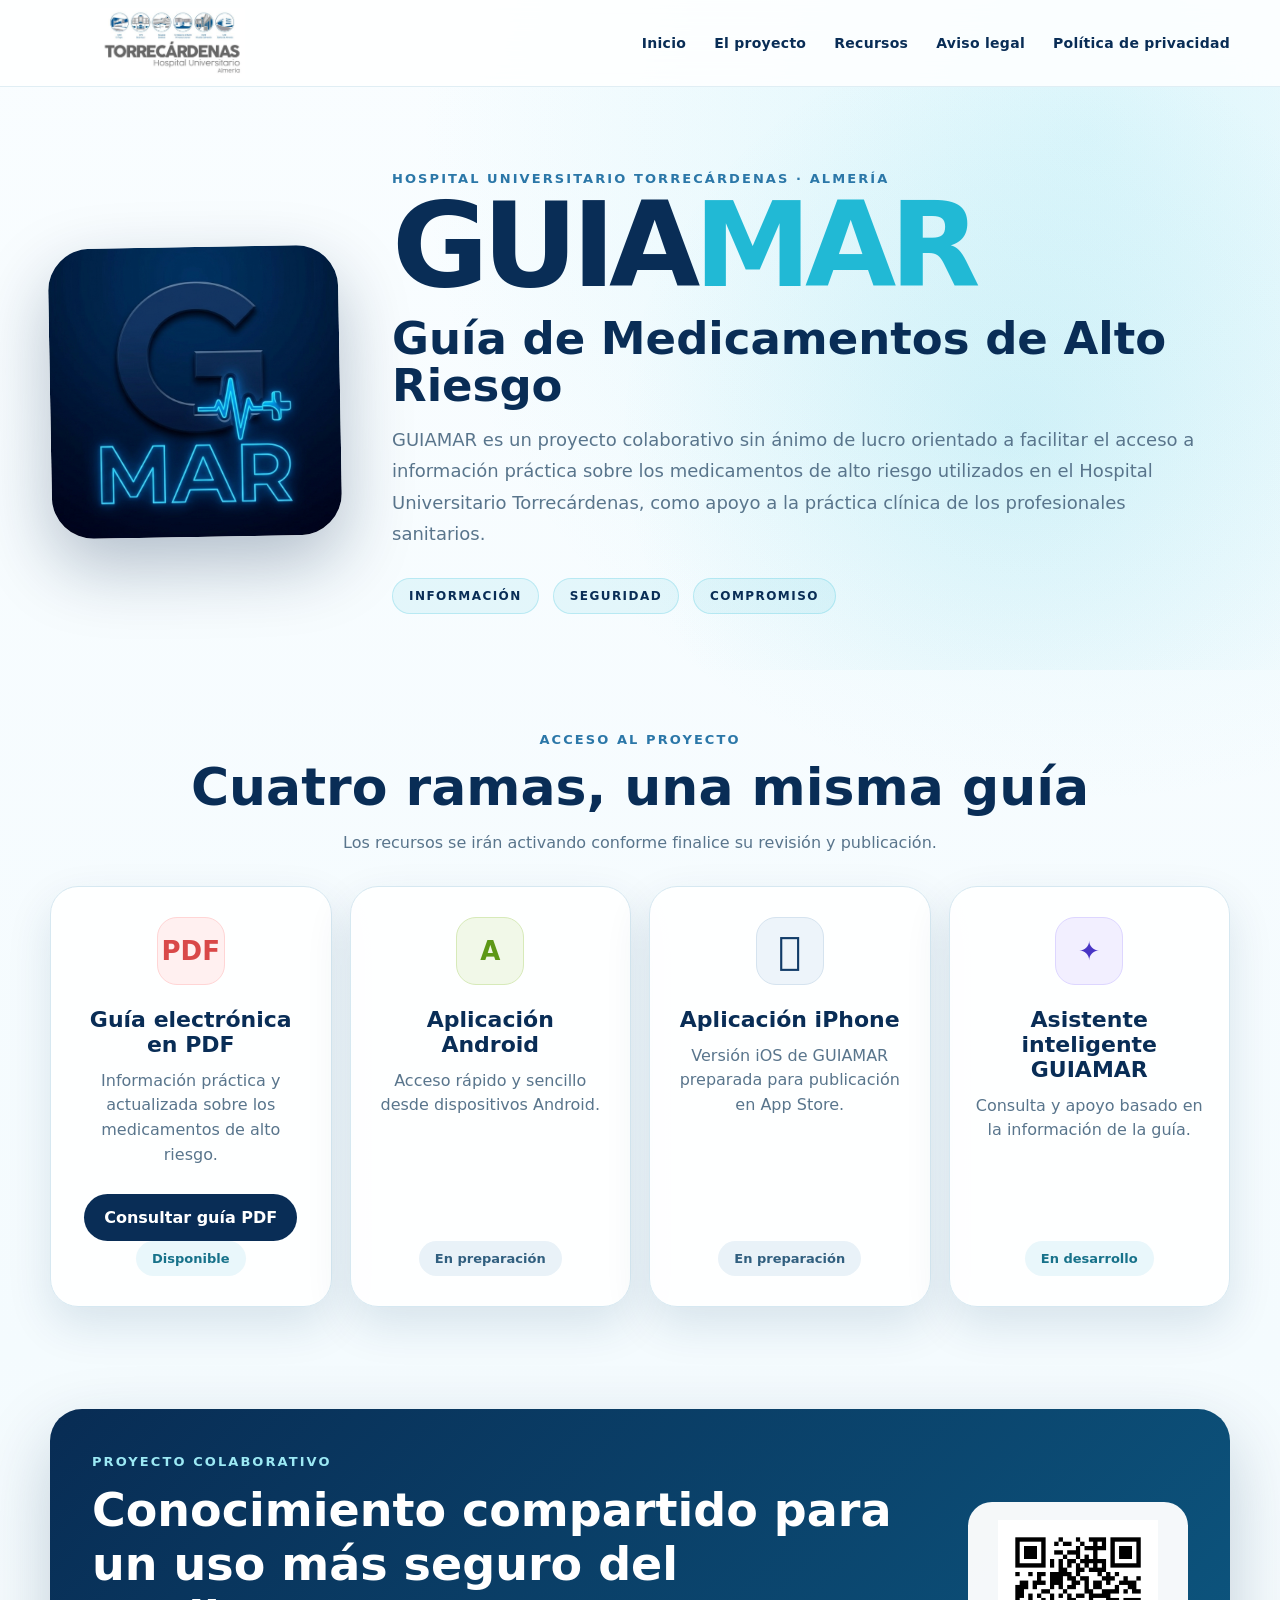
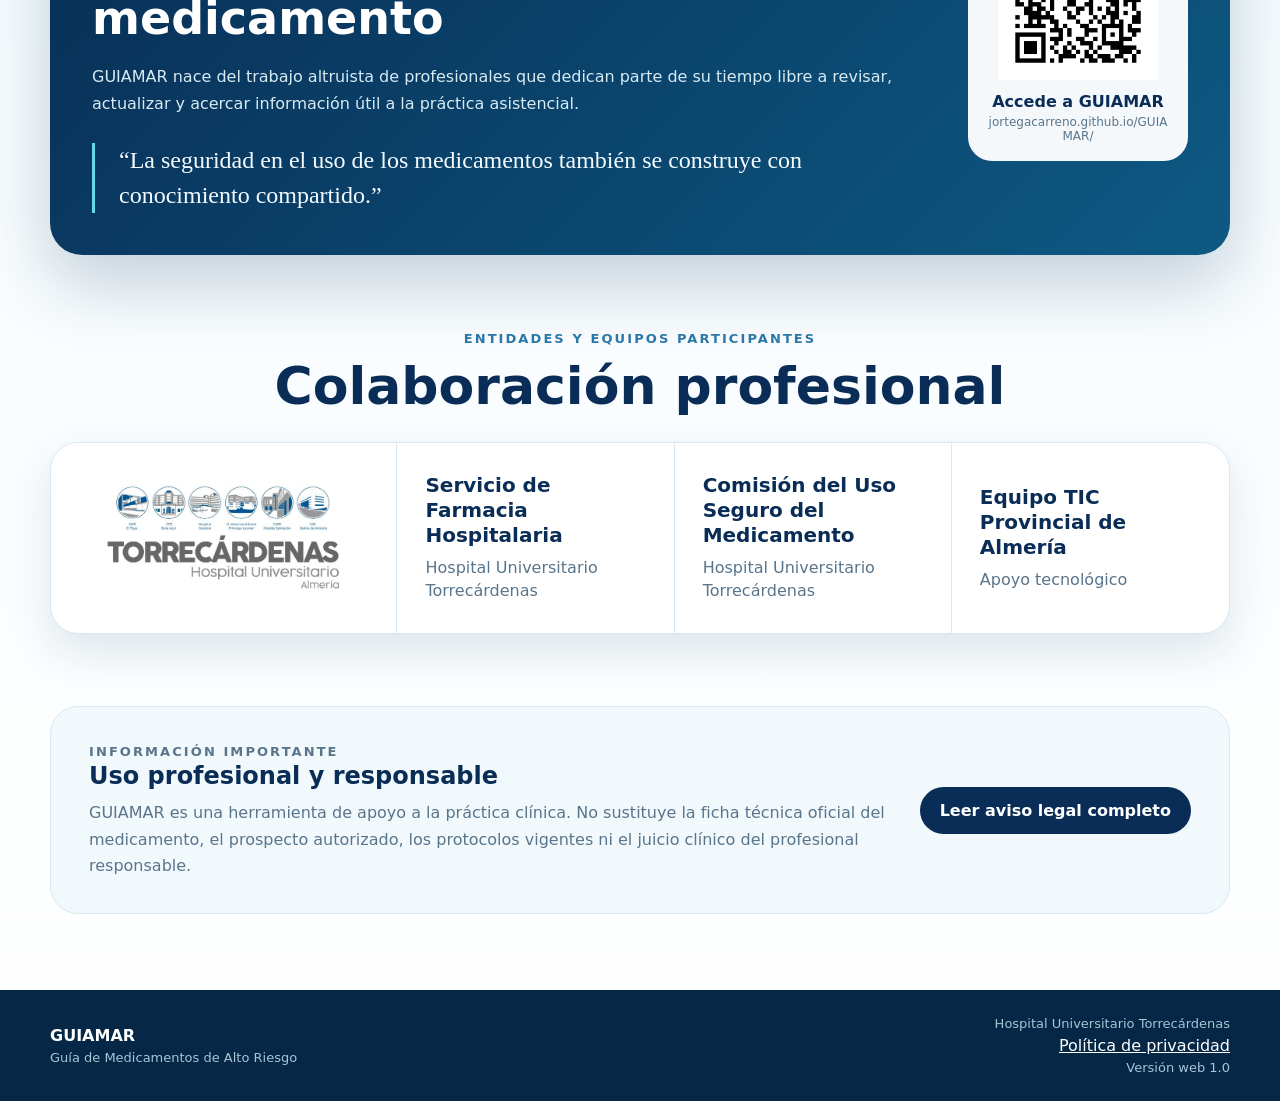
==== commit 4a000e1e: "Add files via upload" ====
--- a/index.html
+++ b/index.html
@@ -5,7 +5,7 @@
   <meta name="viewport" content="width=device-width, initial-scale=1">
   <meta name="description" content="GUIAMAR - Guía de Medicamentos de Alto Riesgo del Hospital Universitario Torrecárdenas.">
   <title>GUIAMAR · Guía de Medicamentos de Alto Riesgo</title>
-  <link rel="icon" href="assets/guiamar-icon.png">
+  <link rel="icon" href="assets/icono.png">
   <link rel="stylesheet" href="style.css">
 </head>
 <body>
@@ -15,7 +15,7 @@
         <img src="assets/hut-logo.jpg" alt="Hospital Universitario Torrecárdenas">
       </a>
       <nav class="nav" aria-label="Navegación principal">
-        <a href="#inicio">Inicio</a><a href="#proyecto">El proyecto</a><a href="#recursos">Recursos</a><a href="aviso-legal.html">Aviso legal</a>
+        <a href="#inicio">Inicio</a><a href="#proyecto">El proyecto</a><a href="#recursos">Recursos</a><a href="aviso-legal.html">Aviso legal</a><a href="politica-privacidad.html">Política de privacidad</a>
       </nav>
     </div>
   </header>
@@ -88,6 +88,6 @@
     </section>
   </main>
 
-  <footer class="site-footer"><div class="container footer-grid"><div><strong>GUIAMAR</strong><span>Guía de Medicamentos de Alto Riesgo</span></div><div class="footer-right"><span>Hospital Universitario Torrecárdenas</span><span>Versión web 1.0</span></div></div></footer>
+  <footer class="site-footer"><div class="container footer-grid"><div><strong>GUIAMAR</strong><span>Guía de Medicamentos de Alto Riesgo</span></div><div class="footer-right"><span>Hospital Universitario Torrecárdenas</span><a href="politica-privacidad.html">Política de privacidad</a><span>Versión web 1.0</span></div></div></footer>
 </body>
 </html>
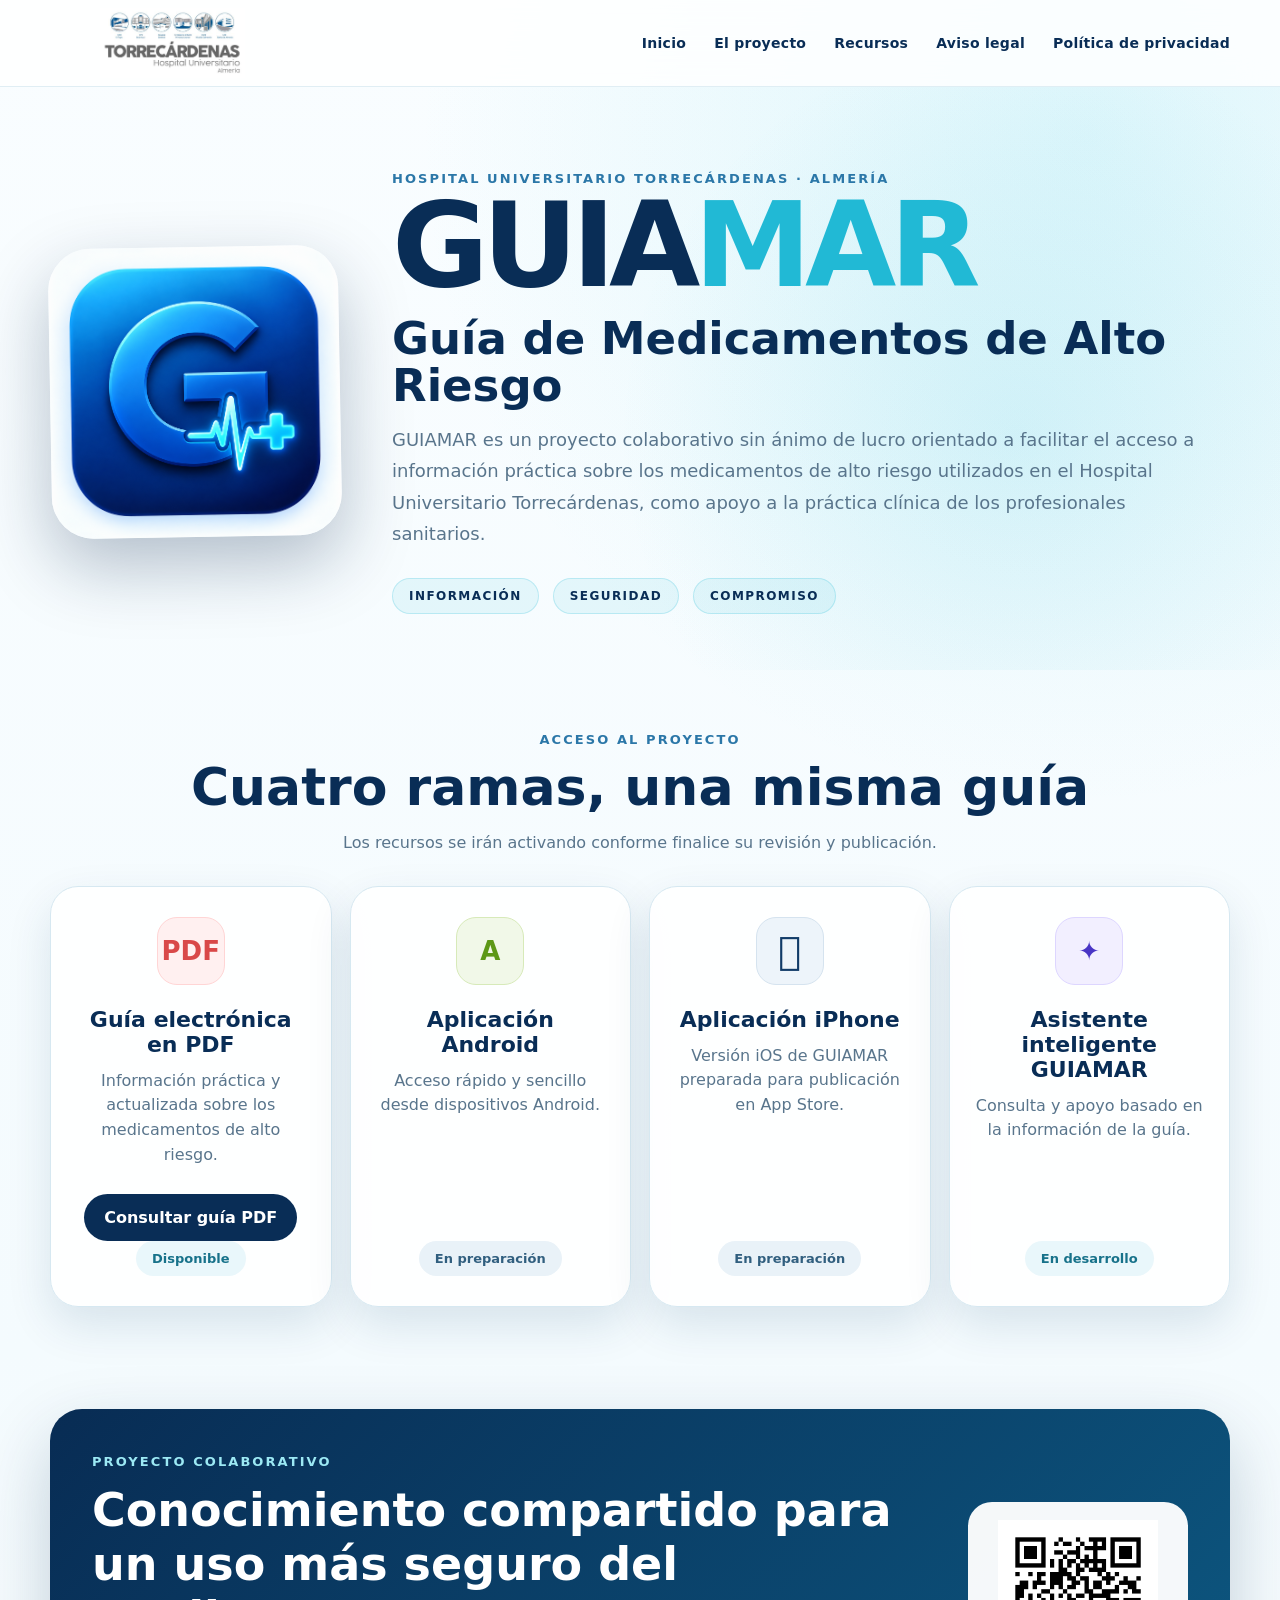
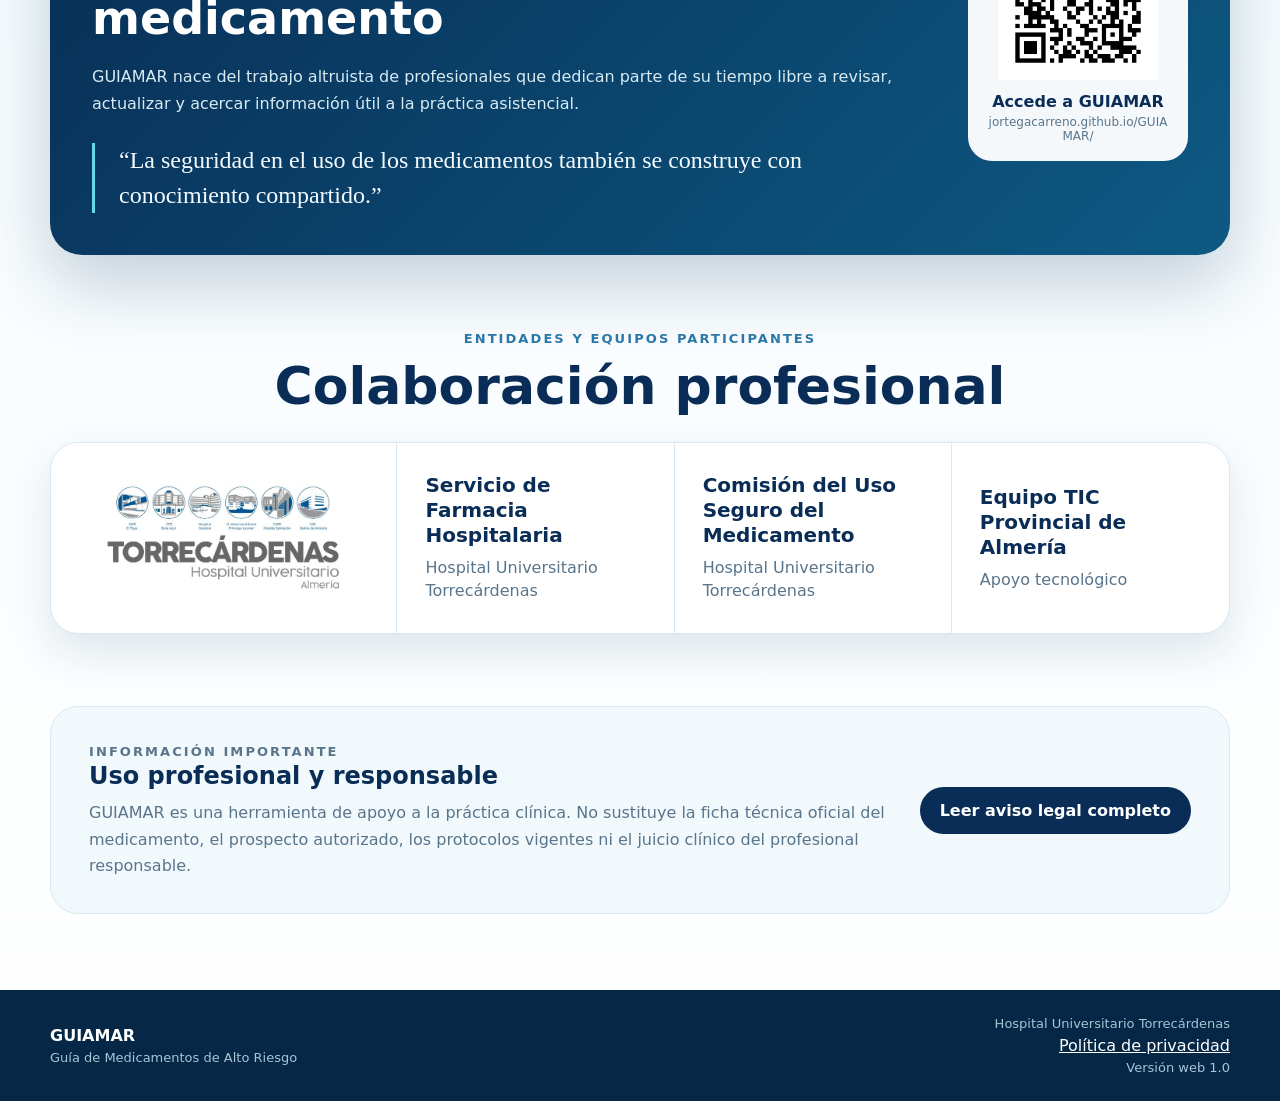
==== commit 63669d76: "Update index.html" ====
--- a/index.html
+++ b/index.html
@@ -23,7 +23,7 @@
   <main>
     <section id="inicio" class="hero">
       <div class="container hero-grid">
-        <div class="hero-logo-card"><img src="assets/guiamar-icon.png" alt="Icono GUIAMAR"></div>
+        <div class="hero-logo-card"><img src="assets/icono.png" alt="Icono GUIAMAR"></div>
         <div class="hero-copy">
           <p class="eyebrow">Hospital Universitario Torrecárdenas · Almería</p>
           <h1>GUIA<span>MAR</span></h1>
